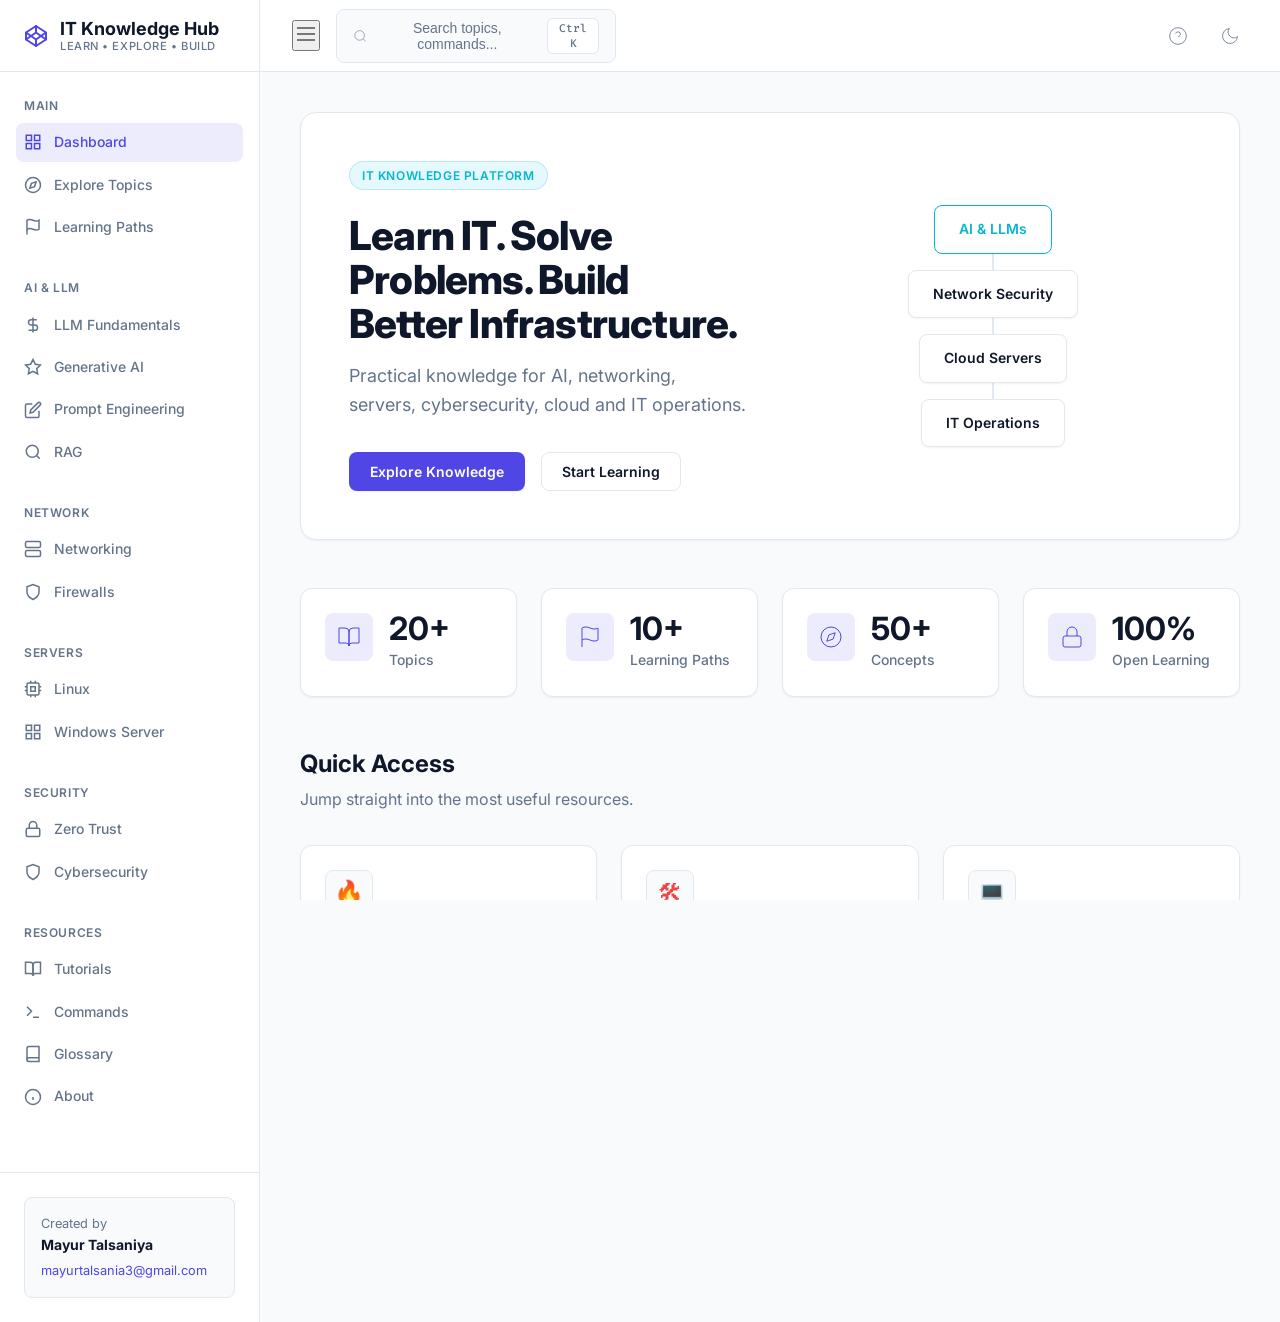
==== index.html @ b966e388 "Initial commit" ====
<!DOCTYPE html>
<html lang="en" data-theme="light">
<head>
  <meta charset="UTF-8">
  <meta name="viewport" content="width=device-width, initial-scale=1.0">
  <title>Dashboard - IT Knowledge Hub</title>
  <link rel="stylesheet" href="css/style.css">
  <link rel="stylesheet" href="css/components.css">
  <link rel="stylesheet" href="css/responsive.css">
</head>
<body>

<div class="app-layout">
  <!-- Sidebar -->
  <aside class="sidebar" id="sidebar">
    <div class="sidebar-header">
      <a href="index.html" class="logo">
        <svg class="logo-icon" viewBox="0 0 24 24" width="24" height="24" stroke="currentColor" stroke-width="2" fill="none" stroke-linecap="round" stroke-linejoin="round"><polygon points="12 2 22 8.5 22 15.5 12 22 2 15.5 2 8.5 12 2"></polygon><line x1="12" y1="22" x2="12" y2="15.5"></line><polyline points="22 8.5 12 15.5 2 8.5"></polyline><polyline points="2 15.5 12 8.5 22 15.5"></polyline><line x1="12" y1="2" x2="12" y2="8.5"></line></svg>
        <div class="logo-text">
          <span>IT Knowledge Hub</span>
          <span class="logo-subtitle">Learn • Explore • Build</span>
        </div>
      </a>
    </div>
    
    <nav class="sidebar-nav">
      <div class="nav-group">
        <h3 class="nav-group-title">Main</h3>
        <ul>
          <li><a href="index.html" class="nav-link active"><svg viewBox="0 0 24 24" fill="none" stroke="currentColor"><rect x="3" y="3" width="7" height="7"></rect><rect x="14" y="3" width="7" height="7"></rect><rect x="14" y="14" width="7" height="7"></rect><rect x="3" y="14" width="7" height="7"></rect></svg> Dashboard</a></li>
          <li><a href="pages/topics.html" class="nav-link"><svg viewBox="0 0 24 24" fill="none" stroke="currentColor"><circle cx="12" cy="12" r="10"></circle><polygon points="16.24 7.76 14.12 14.12 7.76 16.24 9.88 9.88 16.24 7.76"></polygon></svg> Explore Topics</a></li>
          <li><a href="pages/topics.html#paths" class="nav-link"><svg viewBox="0 0 24 24" fill="none" stroke="currentColor"><path d="M4 15s1-1 4-1 5 2 8 2 4-1 4-1V3s-1 1-4 1-5-2-8-2-4 1-4 1z"></path><line x1="4" y1="22" x2="4" y2="15"></line></svg> Learning Paths</a></li>
        </ul>
      </div>
      <div class="nav-group">
        <h3 class="nav-group-title">AI & LLM</h3>
        <ul>
          <li><a href="#" onclick="openTopicModal('what-is-llm'); return false;" class="nav-link"><svg viewBox="0 0 24 24" fill="none" stroke="currentColor"><path d="M12 2v20M17 5H9.5a3.5 3.5 0 0 0 0 7h5a3.5 3.5 0 0 1 0 7H6"></path></svg> LLM Fundamentals</a></li>
          <li><a href="#" onclick="openTopicModal('generative-ai'); return false;" class="nav-link"><svg viewBox="0 0 24 24" fill="none" stroke="currentColor"><polygon points="12 2 15.09 8.26 22 9.27 17 14.14 18.18 21.02 12 17.77 5.82 21.02 7 14.14 2 9.27 8.91 8.26 12 2"></polygon></svg> Generative AI</a></li>
          <li><a href="#" onclick="openTopicModal('prompt-engineering'); return false;" class="nav-link"><svg viewBox="0 0 24 24" fill="none" stroke="currentColor"><path d="M11 4H4a2 2 0 0 0-2 2v14a2 2 0 0 0 2 2h14a2 2 0 0 0 2-2v-7"></path><path d="M18.5 2.5a2.121 2.121 0 0 1 3 3L12 15l-4 1 1-4 9.5-9.5z"></path></svg> Prompt Engineering</a></li>
          <li><a href="#" onclick="openTopicModal('rag'); return false;" class="nav-link"><svg viewBox="0 0 24 24" fill="none" stroke="currentColor"><circle cx="11" cy="11" r="8"></circle><line x1="21" y1="21" x2="16.65" y2="16.65"></line></svg> RAG</a></li>
        </ul>
      </div>
      <div class="nav-group">
        <h3 class="nav-group-title">Network</h3>
        <ul>
          <li><a href="#" class="nav-link"><svg viewBox="0 0 24 24" fill="none" stroke="currentColor"><rect x="2" y="2" width="20" height="8" rx="2" ry="2"></rect><rect x="2" y="14" width="20" height="8" rx="2" ry="2"></rect><line x1="6" y1="6" x2="6.01" y2="6"></line><line x1="6" y1="18" x2="6.01" y2="18"></line></svg> Networking</a></li>
          <li><a href="#" onclick="openTopicModal('fortigate-basics'); return false;" class="nav-link"><svg viewBox="0 0 24 24" fill="none" stroke="currentColor"><path d="M12 22s8-4 8-10V5l-8-3-8 3v7c0 6 8 10 8 10z"></path></svg> Firewalls</a></li>
        </ul>
      </div>
      <div class="nav-group">
        <h3 class="nav-group-title">Servers</h3>
        <ul>
          <li><a href="#" onclick="openTopicModal('linux-basics'); return false;" class="nav-link"><svg viewBox="0 0 24 24" fill="none" stroke="currentColor"><rect x="4" y="4" width="16" height="16" rx="2" ry="2"></rect><rect x="9" y="9" width="6" height="6"></rect><line x1="9" y1="1" x2="9" y2="4"></line><line x1="15" y1="1" x2="15" y2="4"></line><line x1="9" y1="20" x2="9" y2="23"></line><line x1="15" y1="20" x2="15" y2="23"></line><line x1="20" y1="9" x2="23" y2="9"></line><line x1="20" y1="14" x2="23" y2="14"></line><line x1="1" y1="9" x2="4" y2="9"></line><line x1="1" y1="14" x2="4" y2="14"></line></svg> Linux</a></li>
          <li><a href="#" class="nav-link"><svg viewBox="0 0 24 24" fill="none" stroke="currentColor"><rect x="3" y="3" width="7" height="7"></rect><rect x="14" y="3" width="7" height="7"></rect><rect x="14" y="14" width="7" height="7"></rect><rect x="3" y="14" width="7" height="7"></rect></svg> Windows Server</a></li>
        </ul>
      </div>
      <div class="nav-group">
        <h3 class="nav-group-title">Security</h3>
        <ul>
          <li><a href="#" onclick="openTopicModal('zero-trust'); return false;" class="nav-link"><svg viewBox="0 0 24 24" fill="none" stroke="currentColor"><rect x="3" y="11" width="18" height="11" rx="2" ry="2"></rect><path d="M7 11V7a5 5 0 0 1 10 0v4"></path></svg> Zero Trust</a></li>
          <li><a href="#" class="nav-link"><svg viewBox="0 0 24 24" fill="none" stroke="currentColor"><path d="M12 22s8-4 8-10V5l-8-3-8 3v7c0 6 8 10 8 10z"></path></svg> Cybersecurity</a></li>
        </ul>
      </div>
      <div class="nav-group">
        <h3 class="nav-group-title">Resources</h3>
        <ul>
          <li><a href="pages/tutorials.html" class="nav-link"><svg viewBox="0 0 24 24" fill="none" stroke="currentColor"><path d="M2 3h6a4 4 0 0 1 4 4v14a3 3 0 0 0-3-3H2z"></path><path d="M22 3h-6a4 4 0 0 0-4 4v14a3 3 0 0 1 3-3h7z"></path></svg> Tutorials</a></li>
          <li><a href="pages/commands.html" class="nav-link"><svg viewBox="0 0 24 24" fill="none" stroke="currentColor"><polyline points="4 17 10 11 4 5"></polyline><line x1="12" y1="19" x2="20" y2="19"></line></svg> Commands</a></li>
          <li><a href="pages/glossary.html" class="nav-link"><svg viewBox="0 0 24 24" fill="none" stroke="currentColor"><path d="M4 19.5A2.5 2.5 0 0 1 6.5 17H20"></path><path d="M6.5 2H20v20H6.5A2.5 2.5 0 0 1 4 19.5v-15A2.5 2.5 0 0 1 6.5 2z"></path></svg> Glossary</a></li>
          <li><a href="pages/about.html" class="nav-link"><svg viewBox="0 0 24 24" fill="none" stroke="currentColor"><circle cx="12" cy="12" r="10"></circle><line x1="12" y1="16" x2="12" y2="12"></line><line x1="12" y1="8" x2="12.01" y2="8"></line></svg> About</a></li>
        </ul>
      </div>
    </nav>
    
    <div class="sidebar-footer">
      <div class="creator-card">
        <span>Created by</span>
        <strong>Mayur Talsaniya</strong>
        <a href="mailto:mayurtalsania3@gmail.com" style="color: var(--color-primary)">mayurtalsania3@gmail.com</a>
      </div>
    </div>
  </aside>

  <!-- Main Wrapper -->
  <div class="main-wrapper">
    <!-- Header -->
    <header class="top-header">
      <div class="header-left">
        <button class="mobile-menu-btn" id="mobile-menu-btn" aria-label="Open menu">
          <svg viewBox="0 0 24 24" fill="none" stroke="currentColor" width="24" height="24"><line x1="3" y1="12" x2="21" y2="12"></line><line x1="3" y1="6" x2="21" y2="6"></line><line x1="3" y1="18" x2="21" y2="18"></line></svg>
        </button>
        <button class="search-trigger" id="search-trigger">
          <svg viewBox="0 0 24 24" fill="none" stroke="currentColor" width="16" height="16"><circle cx="11" cy="11" r="8"></circle><line x1="21" y1="21" x2="16.65" y2="16.65"></line></svg>
          Search topics, commands...
          <span class="search-shortcut">Ctrl K</span>
        </button>
      </div>
      <div class="header-right">
        <button class="icon-btn" aria-label="Help"><svg viewBox="0 0 24 24" fill="none" stroke="currentColor"><circle cx="12" cy="12" r="10"></circle><path d="M9.09 9a3 3 0 0 1 5.83 1c0 2-3 3-3 3"></path><line x1="12" y1="17" x2="12.01" y2="17"></line></svg></button>
        <button class="icon-btn" id="theme-toggle" aria-label="Toggle theme"><svg viewBox="0 0 24 24" fill="none" stroke="currentColor"><path d="M21 12.79A9 9 0 1 1 11.21 3 7 7 0 0 0 21 12.79z"></path></svg></button>
      </div>
    </header>

    <!-- Content -->
    <main class="content-container">
      
      <!-- Hero -->
      <section class="hero-compact">
        <div class="hero-content">
          <span class="hero-badge">IT KNOWLEDGE PLATFORM</span>
          <h1>Learn IT. Solve Problems. Build Better Infrastructure.</h1>
          <p>Practical knowledge for AI, networking, servers, cybersecurity, cloud and IT operations.</p>
          <div class="hero-actions">
            <a href="pages/topics.html" class="btn btn-primary">Explore Knowledge</a>
            <a href="pages/topics.html#paths" class="btn btn-outline">Start Learning</a>
          </div>
        </div>
        <div class="hero-visual">
          <div class="arch-diagram" style="flex-direction: column; align-items: center; gap: 1rem;">
            <div class="arch-lines" style="height: 100%; width: 2px; top: 0; left: 50%; transform: translateX(-50%);"></div>
            <div class="arch-node accent">AI & LLMs</div>
            <div class="arch-node">Network Security</div>
            <div class="arch-node">Cloud Servers</div>
            <div class="arch-node">IT Operations</div>
          </div>
        </div>
      </section>

      <!-- KPI Stats -->
      <section class="kpi-grid">
        <div class="kpi-card">
          <div class="kpi-icon"><svg viewBox="0 0 24 24" fill="none" stroke="currentColor" width="24" height="24"><path d="M2 3h6a4 4 0 0 1 4 4v14a3 3 0 0 0-3-3H2z"></path><path d="M22 3h-6a4 4 0 0 0-4 4v14a3 3 0 0 1 3-3h7z"></path></svg></div>
          <div class="kpi-content"><div class="kpi-value">20+</div><div class="kpi-label">Topics</div></div>
        </div>
        <div class="kpi-card">
          <div class="kpi-icon"><svg viewBox="0 0 24 24" fill="none" stroke="currentColor" width="24" height="24"><path d="M4 15s1-1 4-1 5 2 8 2 4-1 4-1V3s-1 1-4 1-5-2-8-2-4 1-4 1z"></path><line x1="4" y1="22" x2="4" y2="15"></line></svg></div>
          <div class="kpi-content"><div class="kpi-value">10+</div><div class="kpi-label">Learning Paths</div></div>
        </div>
        <div class="kpi-card">
          <div class="kpi-icon"><svg viewBox="0 0 24 24" fill="none" stroke="currentColor" width="24" height="24"><circle cx="12" cy="12" r="10"></circle><polygon points="16.24 7.76 14.12 14.12 7.76 16.24 9.88 9.88 16.24 7.76"></polygon></svg></div>
          <div class="kpi-content"><div class="kpi-value">50+</div><div class="kpi-label">Concepts</div></div>
        </div>
        <div class="kpi-card">
          <div class="kpi-icon"><svg viewBox="0 0 24 24" fill="none" stroke="currentColor" width="24" height="24"><rect x="3" y="11" width="18" height="11" rx="2" ry="2"></rect><path d="M7 11V7a5 5 0 0 1 10 0v4"></path></svg></div>
          <div class="kpi-content"><div class="kpi-value">100%</div><div class="kpi-label">Open Learning</div></div>
        </div>
      </section>

      <!-- Quick Access -->
      <section style="margin-bottom: 4rem;">
        <div class="section-header">
          <div>
            <h2 class="section-title">Quick Access</h2>
            <p class="section-desc">Jump straight into the most useful resources.</p>
          </div>
        </div>
        <div class="card-grid">
          <div class="category-card" onclick="window.location.href='pages/topics.html'">
            <div class="cat-icon-container" style="color: var(--color-warning)">🔥</div>
            <h3 class="cat-title">Popular Topics</h3>
            <p class="cat-desc">Explore frequently viewed IT topics.</p>
            <div class="cat-footer"><span class="cat-arrow">Explore →</span></div>
          </div>
          <div class="category-card" onclick="window.location.href='pages/tutorials.html'">
            <div class="cat-icon-container" style="color: var(--color-danger)">🛠</div>
            <h3 class="cat-title">Troubleshooting</h3>
            <p class="cat-desc">Find practical solutions to common IT issues.</p>
            <div class="cat-footer"><span class="cat-arrow">Explore →</span></div>
          </div>
          <div class="category-card" onclick="window.location.href='pages/commands.html'">
            <div class="cat-icon-container" style="color: var(--color-info)">💻</div>
            <h3 class="cat-title">Commands</h3>
            <p class="cat-desc">Linux, Windows and network commands.</p>
            <div class="cat-footer"><span class="cat-arrow">Explore →</span></div>
          </div>
          <div class="category-card" onclick="window.location.href='pages/topics.html'">
            <div class="cat-icon-container" style="color: var(--color-success)">🔐</div>
            <h3 class="cat-title">Security</h3>
            <p class="cat-desc">Learn practical cybersecurity concepts.</p>
            <div class="cat-footer"><span class="cat-arrow">Explore →</span></div>
          </div>
        </div>
      </section>

      <div style="display: grid; grid-template-columns: repeat(auto-fit, minmax(300px, 1fr)); gap: 3rem;">
        <!-- Popular Topics (Left Column) -->
        <section>
          <div class="section-header">
            <div>
              <h2 class="section-title">Popular Topics</h2>
              <p class="section-desc">Trending in the community.</p>
            </div>
          </div>
          <div id="popular-grid">
            <!-- Dynamically populated by app.js -->
          </div>
        </section>

        <!-- Recently Added (Right Column) -->
        <section>
          <div class="section-header">
            <div>
              <h2 class="section-title">Recently Added</h2>
              <p class="section-desc">Latest knowledge updates.</p>
            </div>
          </div>
          <div>
            <div class="horizontal-card" onclick="openTopicModal('rag')">
              <div class="hc-left">
                <div class="hc-title">Understanding MCP</div>
                <div class="hc-meta">AI • Advanced • 20 Aug 2026</div>
              </div>
            </div>
            <div class="horizontal-card" onclick="openTopicModal('what-is-llm')">
              <div class="hc-left">
                <div class="hc-title">Local LLM Deployment</div>
                <div class="hc-meta">Servers • Intermediate • 15 Aug 2026</div>
              </div>
            </div>
            <div class="horizontal-card" onclick="openTopicModal('fortigate-basics')">
              <div class="hc-left">
                <div class="hc-title">Zero Trust Architecture</div>
                <div class="hc-meta">Security • Advanced • 10 Aug 2026</div>
              </div>
            </div>
          </div>
        </section>
      </div>

      <!-- Categories -->
      <section style="margin-top: 4rem;">
        <div class="section-header">
          <div>
            <h2 class="section-title">Knowledge Categories</h2>
            <p class="section-desc">Browse through our comprehensive IT domains.</p>
          </div>
        </div>
        <div class="card-grid" id="category-grid">
          <!-- Dynamically populated by app.js -->
        </div>
      </section>

    </main>

    <!-- Footer -->
    <footer class="site-footer">
      <div class="footer-grid">
        <div class="footer-brand">
          <h3>
            <svg viewBox="0 0 24 24" width="20" height="20" stroke="currentColor" stroke-width="2" fill="none" stroke-linecap="round" stroke-linejoin="round" style="color: var(--color-primary)"><polygon points="12 2 22 8.5 22 15.5 12 22 2 15.5 2 8.5 12 2"></polygon><line x1="12" y1="22" x2="12" y2="15.5"></line><polyline points="22 8.5 12 15.5 2 8.5"></polyline><polyline points="2 15.5 12 8.5 22 15.5"></polyline><line x1="12" y1="2" x2="12" y2="8.5"></line></svg>
            IT Knowledge Hub
          </h3>
          <p>Learn • Explore • Build • Share</p>
        </div>
        <div class="footer-nav">
          <h4>Navigation</h4>
          <ul>
            <li><a href="index.html">Home</a></li>
            <li><a href="pages/topics.html">Topics</a></li>
            <li><a href="pages/topics.html#paths">Learning Paths</a></li>
            <li><a href="pages/tutorials.html">Tutorials</a></li>
          </ul>
        </div>
        <div class="footer-nav">
          <h4>Resources</h4>
          <ul>
            <li><a href="pages/commands.html">Commands</a></li>
            <li><a href="pages/glossary.html">Glossary</a></li>
            <li><a href="pages/about.html">About</a></li>
          </ul>
        </div>
      </div>
      <div class="footer-bottom">
        <div>© 2026 IT Knowledge Hub. All rights reserved.</div>
        <div>Created by <strong>Mayur Talsaniya</strong> ✉ <a href="mailto:mayurtalsania3@gmail.com">mayurtalsania3@gmail.com</a></div>
      </div>
    </footer>
  </div>
</div>

<!-- Command Palette Overlay -->
<div class="palette-overlay" id="palette-overlay">
  <div class="palette-container">
    <div class="palette-header">
      <svg viewBox="0 0 24 24" fill="none" stroke="currentColor" width="20" height="20" style="color: var(--color-text-muted)"><circle cx="11" cy="11" r="8"></circle><line x1="21" y1="21" x2="16.65" y2="16.65"></line></svg>
      <input type="text" class="palette-input" id="palette-input" placeholder="Search IT Knowledge Hub..." autocomplete="off">
    </div>
    <div class="palette-results" id="palette-results"></div>
    <div class="palette-footer">
      <span><kbd>↑</kbd> <kbd>↓</kbd> to navigate</span>
      <span><kbd>Enter</kbd> to select</span>
      <span><kbd>ESC</kbd> to close</span>
    </div>
  </div>
</div>

<!-- Modern Slide-over Topic Detail Panel -->
<div class="slide-over-overlay" id="slide-over">
  <div class="slide-over-panel">
    <div class="panel-header">
      <div>
        <h2 id="slide-title" style="font-size: 1.5rem; color: var(--color-text); margin-bottom: 0.5rem; display: flex; align-items: center; gap: 0.5rem;">Topic Title</h2>
        <div id="slide-meta" style="display: flex; gap: 0.5rem;"></div>
      </div>
      <button class="panel-close" id="close-slide">
        <svg viewBox="0 0 24 24" fill="none" stroke="currentColor" width="20" height="20"><line x1="18" y1="6" x2="6" y2="18"></line><line x1="6" y1="6" x2="18" y2="18"></line></svg>
      </button>
    </div>
    <div class="panel-tabs">
      <button class="tab-btn active" data-target="tab-overview">Overview</button>
      <button class="tab-btn" data-target="tab-architecture">Architecture</button>
      <button class="tab-btn" data-target="tab-security">Security & Best Practices</button>
    </div>
    <div class="panel-body" id="slide-content">
      <!-- Populated by JS -->
    </div>
  </div>
</div>

<!-- JS -->
<script src="js/data.js"></script>
<script src="js/theme.js"></script>
<script src="js/navigation.js"></script>
<script src="js/search.js"></script>
<script src="js/app.js"></script>

</body>
</html>
---- css/style.css ----
/* css/style.css - Base Styles & Variables for Enterprise IT Knowledge Hub */
@import url('https://fonts.googleapis.com/css2?family=Inter:wght@300;400;500;600;700&display=swap');
@import url('https://fonts.googleapis.com/css2?family=Fira+Code:wght@400;500;600&display=swap');

:root {
  /* Color System - Light Mode */
  --color-primary: #4f46e5;      /* Indigo 600 */
  --color-primary-hover: #4338ca;/* Indigo 700 */
  --color-accent: #06b6d4;       /* Cyan 500 */
  
  --color-background: #f8fafc;   /* Slate 50 (Cool Gray) */
  --color-surface: #ffffff;      /* White */
  --color-surface-hover: #f1f5f9;/* Slate 100 */
  
  --color-card: #ffffff;
  --color-border: #e2e8f0;       /* Slate 200 */
  --color-border-hover: #cbd5e1; /* Slate 300 */
  
  --color-text: #0f172a;         /* Slate 900 */
  --color-text-muted: #64748b;   /* Slate 500 */
  
  --color-success: #10b981;      /* Emerald 500 */
  --color-success-bg: #d1fae5;
  --color-warning: #f59e0b;      /* Amber 500 */
  --color-warning-bg: #fef3c7;
  --color-danger: #ef4444;       /* Red 500 */
  --color-danger-bg: #fee2e2;
  --color-info: #3b82f6;         /* Blue 500 */
  --color-info-bg: #dbeafe;

  --radius-sm: 0.375rem;
  --radius-md: 0.5rem;
  --radius-lg: 0.75rem;
  --radius-xl: 1rem;
  --radius-full: 9999px;
  
  --shadow-sm: 0 1px 2px 0 rgba(15, 23, 42, 0.05);
  --shadow-md: 0 4px 6px -1px rgba(15, 23, 42, 0.1), 0 2px 4px -1px rgba(15, 23, 42, 0.06);
  --shadow-lg: 0 10px 15px -3px rgba(15, 23, 42, 0.1), 0 4px 6px -2px rgba(15, 23, 42, 0.05);
  
  --font-sans: 'Inter', -apple-system, BlinkMacSystemFont, "Segoe UI", Roboto, sans-serif;
  --font-mono: 'Fira Code', ui-monospace, SFMono-Regular, Menlo, Monaco, Consolas, monospace;
  
  --transition-fast: 150ms cubic-bezier(0.4, 0, 0.2, 1);
  --transition-normal: 250ms cubic-bezier(0.4, 0, 0.2, 1);
}

[data-theme="dark"] {
  /* Color System - Dark Mode */
  --color-primary: #6366f1;      /* Indigo 500 */
  --color-primary-hover: #818cf8;/* Indigo 400 */
  --color-accent: #22d3ee;       /* Cyan 400 */
  
  --color-background: #0b1120;   /* Deep Navy/Charcoal */
  --color-surface: #111827;      /* Gray 900 */
  --color-surface-hover: #1f2937;/* Gray 800 */
  
  --color-card: #1f2937;         /* Gray 800 */
  --color-border: #374151;       /* Gray 700 */
  --color-border-hover: #4b5563; /* Gray 600 */
  
  --color-text: #f8fafc;         /* Slate 50 */
  --color-text-muted: #94a3b8;   /* Slate 400 */
  
  --color-success: #34d399;      /* Emerald 400 */
  --color-success-bg: rgba(16, 185, 129, 0.1);
  --color-warning: #fbbf24;      /* Amber 400 */
  --color-warning-bg: rgba(245, 158, 11, 0.1);
  --color-danger: #f87171;       /* Red 400 */
  --color-danger-bg: rgba(239, 68, 68, 0.1);
  --color-info: #60a5fa;         /* Blue 400 */
  --color-info-bg: rgba(59, 130, 246, 0.1);

  --shadow-md: 0 4px 6px -1px rgba(0, 0, 0, 0.3), 0 2px 4px -1px rgba(0, 0, 0, 0.2);
  --shadow-lg: 0 10px 15px -3px rgba(0, 0, 0, 0.4), 0 4px 6px -2px rgba(0, 0, 0, 0.3);
}

* {
  box-sizing: border-box;
  margin: 0;
  padding: 0;
}

body {
  font-family: var(--font-sans);
  background-color: var(--color-background);
  color: var(--color-text);
  line-height: 1.6;
  -webkit-font-smoothing: antialiased;
  transition: background-color var(--transition-normal), color var(--transition-normal);
}

a {
  color: var(--color-primary);
  text-decoration: none;
  transition: color var(--transition-fast);
}

a:hover {
  color: var(--color-primary-hover);
}

ul, ol { list-style: none; }

/* Layout Architecture */
.app-layout {
  display: flex;
  min-height: 100vh;
  overflow: hidden;
}

/* Sidebar */
.sidebar {
  width: 260px;
  background-color: var(--color-surface);
  border-right: 1px solid var(--color-border);
  display: flex;
  flex-direction: column;
  flex-shrink: 0;
  z-index: 100;
  transition: transform var(--transition-normal);
}

.sidebar-header {
  height: 72px;
  padding: 0 1.5rem;
  display: flex;
  align-items: center;
  border-bottom: 1px solid var(--color-border);
}

.logo {
  display: flex;
  align-items: center;
  gap: 0.75rem;
  font-weight: 700;
  font-size: 1.125rem;
  color: var(--color-text);
}

.logo-icon {
  font-size: 1.25rem;
  color: var(--color-primary);
}

.logo-text {
  display: flex;
  flex-direction: column;
  line-height: 1.2;
}

.logo-subtitle {
  font-size: 0.7rem;
  color: var(--color-text-muted);
  font-weight: 500;
  letter-spacing: 0.05em;
  text-transform: uppercase;
}

.sidebar-nav {
  flex: 1;
  overflow-y: auto;
  padding: 1.5rem 1rem;
}

.nav-group {
  margin-bottom: 2rem;
}

.nav-group-title {
  font-size: 0.75rem;
  text-transform: uppercase;
  letter-spacing: 0.05em;
  color: var(--color-text-muted);
  margin: 0 0.5rem 0.5rem;
  font-weight: 600;
}

.nav-link {
  display: flex;
  align-items: center;
  gap: 0.75rem;
  padding: 0.5rem;
  color: var(--color-text-muted);
  font-size: 0.875rem;
  font-weight: 500;
  border-radius: var(--radius-md);
  transition: all var(--transition-fast);
  margin-bottom: 0.25rem;
}

.nav-link svg {
  width: 18px;
  height: 18px;
  flex-shrink: 0;
  stroke-width: 2;
  transition: color var(--transition-fast);
}

.nav-link:hover {
  background-color: var(--color-surface-hover);
  color: var(--color-text);
}

.nav-link.active {
  background-color: rgba(79, 70, 229, 0.1);
  color: var(--color-primary);
}
[data-theme="dark"] .nav-link.active {
  background-color: rgba(99, 102, 241, 0.15);
}

.nav-link.active svg {
  color: var(--color-primary);
}

.sidebar-footer {
  padding: 1.5rem;
  border-top: 1px solid var(--color-border);
  background-color: var(--color-surface);
}

.creator-card {
  display: flex;
  flex-direction: column;
  font-size: 0.8rem;
  color: var(--color-text-muted);
  background: var(--color-background);
  padding: 1rem;
  border-radius: var(--radius-md);
  border: 1px solid var(--color-border);
}

.creator-card strong {
  color: var(--color-text);
  font-size: 0.875rem;
  margin-bottom: 0.25rem;
}

/* Main Content Area */
.main-wrapper {
  flex: 1;
  display: flex;
  flex-direction: column;
  min-width: 0;
  height: 100vh;
  overflow-y: auto;
  position: relative;
}

/* Header */
.top-header {
  height: 72px;
  background-color: var(--color-surface);
  border-bottom: 1px solid var(--color-border);
  display: flex;
  align-items: center;
  justify-content: space-between;
  padding: 0 2rem;
  position: sticky;
  top: 0;
  z-index: 50;
  flex-shrink: 0;
}

.header-left, .header-right {
  display: flex;
  align-items: center;
  gap: 1rem;
}

/* Palette Search Button */
.search-trigger {
  display: flex;
  align-items: center;
  gap: 0.75rem;
  width: 280px;
  padding: 0.5rem 1rem;
  background-color: var(--color-background);
  border: 1px solid var(--color-border);
  border-radius: var(--radius-md);
  color: var(--color-text-muted);
  font-size: 0.875rem;
  cursor: pointer;
  transition: all var(--transition-fast);
}

.search-trigger:hover {
  border-color: var(--color-border-hover);
  color: var(--color-text);
}

.search-shortcut {
  margin-left: auto;
  background-color: var(--color-surface);
  border: 1px solid var(--color-border);
  padding: 0.125rem 0.375rem;
  border-radius: var(--radius-sm);
  font-size: 0.7rem;
  font-family: var(--font-mono);
  font-weight: 500;
}

/* Icon Buttons */
.icon-btn {
  background: transparent;
  border: 1px solid transparent;
  color: var(--color-text-muted);
  width: 36px;
  height: 36px;
  border-radius: var(--radius-full);
  display: flex;
  align-items: center;
  justify-content: center;
  cursor: pointer;
  transition: all var(--transition-fast);
}

.icon-btn:hover {
  background-color: var(--color-surface-hover);
  color: var(--color-text);
}

.icon-btn svg {
  width: 20px;
  height: 20px;
}

/* Content Container */
.content-container {
  padding: 2.5rem;
  max-width: 1400px;
  margin: 0 auto;
  width: 100%;
}

/* Footer */
.site-footer {
  background-color: var(--color-surface);
  border-top: 1px solid var(--color-border);
  padding: 4rem 2rem;
  margin-top: auto;
}

.footer-grid {
  display: grid;
  grid-template-columns: repeat(auto-fit, minmax(200px, 1fr));
  gap: 3rem;
  max-width: 1400px;
  margin: 0 auto;
}

.footer-brand h3 {
  font-size: 1.25rem;
  font-weight: 700;
  margin-bottom: 0.5rem;
  color: var(--color-text);
  display: flex;
  align-items: center;
  gap: 0.5rem;
}

.footer-brand p {
  color: var(--color-text-muted);
  font-size: 0.875rem;
}

.footer-nav h4 {
  font-size: 0.875rem;
  text-transform: uppercase;
  color: var(--color-text-muted);
  font-weight: 600;
  margin-bottom: 1rem;
}

.footer-nav ul {
  display: flex;
  flex-direction: column;
  gap: 0.75rem;
}

.footer-nav a {
  color: var(--color-text-muted);
  font-size: 0.875rem;
}

.footer-nav a:hover {
  color: var(--color-primary);
}

.footer-bottom {
  max-width: 1400px;
  margin: 3rem auto 0;
  padding-top: 2rem;
  border-top: 1px solid var(--color-border);
  display: flex;
  justify-content: space-between;
  align-items: center;
  font-size: 0.875rem;
  color: var(--color-text-muted);
}

/* Typography Utilities */
.section-header {
  margin-bottom: 2rem;
  display: flex;
  align-items: flex-end;
  justify-content: space-between;
}

.section-title {
  font-size: 1.5rem;
  font-weight: 700;
  color: var(--color-text);
}

.section-desc {
  color: var(--color-text-muted);
  font-size: 1rem;
  margin-top: 0.25rem;
}

/* Reduced Motion */
@media (prefers-reduced-motion: reduce) {
  * {
    animation-duration: 0.01ms !important;
    animation-iteration-count: 1 !important;
    transition-duration: 0.01ms !important;
    scroll-behavior: auto !important;
  }
}
---- css/components.css ----
/* css/components.css - UI Components */

/* Buttons */
.btn {
  display: inline-flex;
  align-items: center;
  justify-content: center;
  gap: 0.5rem;
  padding: 0.625rem 1.25rem;
  font-size: 0.875rem;
  font-weight: 600;
  border-radius: var(--radius-md);
  border: 1px solid transparent;
  cursor: pointer;
  transition: all var(--transition-fast);
  line-height: 1.25;
}

.btn-primary {
  background-color: var(--color-primary);
  color: #ffffff;
  box-shadow: var(--shadow-sm);
}

.btn-primary:hover {
  background-color: var(--color-primary-hover);
  transform: translateY(-1px);
  box-shadow: var(--shadow-md);
}

.btn-outline {
  background-color: var(--color-surface);
  border-color: var(--color-border);
  color: var(--color-text);
}

.btn-outline:hover {
  background-color: var(--color-surface-hover);
  border-color: var(--color-border-hover);
}

/* Badges */
.badge {
  display: inline-flex;
  align-items: center;
  padding: 0.125rem 0.5rem;
  border-radius: var(--radius-full);
  font-size: 0.75rem;
  font-weight: 600;
  text-transform: uppercase;
  letter-spacing: 0.05em;
}

.badge-outline { border: 1px solid var(--color-border); color: var(--color-text-muted); }
.badge-info { background: var(--color-info-bg); color: var(--color-info); }
.badge-success { background: var(--color-success-bg); color: var(--color-success); }
.badge-warning { background: var(--color-warning-bg); color: var(--color-warning); }
.badge-danger { background: var(--color-danger-bg); color: var(--color-danger); }

/* Hero Section */
.hero-compact {
  display: flex;
  flex-direction: row;
  align-items: center;
  justify-content: space-between;
  gap: 3rem;
  background: var(--color-surface);
  border: 1px solid var(--color-border);
  border-radius: var(--radius-xl);
  padding: 3rem;
  margin-bottom: 3rem;
  position: relative;
  overflow: hidden;
  box-shadow: var(--shadow-sm);
}

.hero-content {
  flex: 1;
  max-width: 600px;
  z-index: 2;
}

.hero-badge {
  display: inline-block;
  padding: 0.25rem 0.75rem;
  background: rgba(6, 182, 212, 0.1);
  color: var(--color-accent);
  border: 1px solid rgba(6, 182, 212, 0.2);
  border-radius: var(--radius-full);
  font-size: 0.75rem;
  font-weight: 600;
  letter-spacing: 0.05em;
  margin-bottom: 1.5rem;
}

.hero-content h1 {
  font-size: 2.5rem;
  font-weight: 800;
  line-height: 1.1;
  letter-spacing: -0.02em;
  margin-bottom: 1rem;
  color: var(--color-text);
}

.hero-content p {
  font-size: 1.125rem;
  color: var(--color-text-muted);
  margin-bottom: 2rem;
}

.hero-actions {
  display: flex;
  gap: 1rem;
}

.hero-visual {
  flex: 1;
  display: flex;
  justify-content: center;
  align-items: center;
  position: relative;
  height: 200px;
  z-index: 1;
}

/* CSS Architecture Diagram inside Hero */
.arch-diagram {
  position: relative;
  display: flex;
  gap: 2rem;
}

.arch-node-group {
  display: flex;
  flex-direction: column;
  gap: 1rem;
}

.arch-node {
  background: var(--color-card);
  border: 1px solid var(--color-border);
  padding: 0.75rem 1.5rem;
  border-radius: var(--radius-md);
  font-weight: 600;
  font-size: 0.875rem;
  color: var(--color-text);
  box-shadow: var(--shadow-sm);
  position: relative;
  z-index: 2;
}

.arch-node.accent {
  border-color: var(--color-accent);
  color: var(--color-accent);
}

.arch-lines {
  position: absolute;
  top: 50%;
  left: 0;
  right: 0;
  height: 2px;
  background: var(--color-border);
  z-index: 1;
  transform: translateY(-50%);
}

/* KPI Stats */
.kpi-grid {
  display: grid;
  grid-template-columns: repeat(auto-fit, minmax(200px, 1fr));
  gap: 1.5rem;
  margin-bottom: 3rem;
}

.kpi-card {
  background: var(--color-surface);
  border: 1px solid var(--color-border);
  border-radius: var(--radius-lg);
  padding: 1.5rem;
  display: flex;
  align-items: flex-start;
  gap: 1rem;
  box-shadow: var(--shadow-sm);
}

.kpi-icon {
  background: rgba(79, 70, 229, 0.1);
  color: var(--color-primary);
  width: 48px;
  height: 48px;
  border-radius: var(--radius-md);
  display: flex;
  align-items: center;
  justify-content: center;
  font-size: 1.5rem;
}
[data-theme="dark"] .kpi-icon {
  background: rgba(99, 102, 241, 0.15);
}

.kpi-content {
  display: flex;
  flex-direction: column;
}

.kpi-value {
  font-size: 2rem;
  font-weight: 700;
  line-height: 1;
  color: var(--color-text);
  margin-bottom: 0.25rem;
}

.kpi-label {
  font-size: 0.875rem;
  color: var(--color-text-muted);
  font-weight: 500;
}

/* Category Cards */
.card-grid {
  display: grid;
  grid-template-columns: repeat(auto-fill, minmax(280px, 1fr));
  gap: 1.5rem;
  margin-bottom: 3rem;
}

.category-card {
  background: var(--color-card);
  border: 1px solid var(--color-border);
  border-radius: var(--radius-lg);
  padding: 1.5rem;
  display: flex;
  flex-direction: column;
  transition: all var(--transition-normal);
  cursor: pointer;
  box-shadow: var(--shadow-sm);
  position: relative;
  overflow: hidden;
}

.category-card:hover {
  transform: translateY(-4px);
  box-shadow: var(--shadow-md);
  border-color: var(--color-primary);
}

.cat-icon-container {
  width: 48px;
  height: 48px;
  background: var(--color-background);
  border: 1px solid var(--color-border);
  border-radius: var(--radius-md);
  display: flex;
  align-items: center;
  justify-content: center;
  font-size: 1.5rem;
  margin-bottom: 1.25rem;
  transition: all var(--transition-normal);
}

.category-card:hover .cat-icon-container {
  background: rgba(79, 70, 229, 0.1);
  border-color: var(--color-primary);
  color: var(--color-primary);
}

.cat-title {
  font-size: 1.125rem;
  font-weight: 700;
  color: var(--color-text);
  margin-bottom: 0.5rem;
}

.cat-desc {
  font-size: 0.875rem;
  color: var(--color-text-muted);
  margin-bottom: 1.5rem;
  flex: 1;
}

.cat-footer {
  display: flex;
  justify-content: space-between;
  align-items: center;
  font-size: 0.875rem;
  font-weight: 600;
  color: var(--color-text-muted);
}

.cat-arrow {
  color: var(--color-primary);
  transition: transform var(--transition-fast);
}

.category-card:hover .cat-arrow {
  transform: translateX(4px);
}

/* Horizontal Cards (Popular/Recent) */
.horizontal-card {
  display: flex;
  align-items: center;
  justify-content: space-between;
  background: var(--color-card);
  border: 1px solid var(--color-border);
  border-radius: var(--radius-md);
  padding: 1rem 1.25rem;
  transition: all var(--transition-fast);
  cursor: pointer;
  margin-bottom: 1rem;
}

.horizontal-card:hover {
  border-color: var(--color-accent);
  background: var(--color-surface-hover);
}

.hc-left {
  display: flex;
  flex-direction: column;
}

.hc-title {
  font-weight: 600;
  color: var(--color-text);
  font-size: 1rem;
  margin-bottom: 0.25rem;
}

.hc-meta {
  font-size: 0.8rem;
  color: var(--color-text-muted);
  display: flex;
  align-items: center;
  gap: 0.5rem;
}

/* Learning Paths */
.path-card {
  background: var(--color-card);
  border: 1px solid var(--color-border);
  border-radius: var(--radius-lg);
  padding: 2rem;
  box-shadow: var(--shadow-sm);
  position: relative;
  overflow: hidden;
}

.path-card::top-border {
  content: '';
  position: absolute;
  top: 0; left: 0; right: 0;
  height: 4px;
  background: var(--color-primary);
}

.path-header {
  display: flex;
  justify-content: space-between;
  align-items: flex-start;
  margin-bottom: 1.5rem;
}

.path-title {
  font-size: 1.25rem;
  font-weight: 700;
}

.path-meta {
  font-size: 0.875rem;
  color: var(--color-text-muted);
}

/* Progress Bar */
.progress-container {
  margin-bottom: 1.5rem;
}

.progress-header {
  display: flex;
  justify-content: space-between;
  font-size: 0.75rem;
  font-weight: 600;
  color: var(--color-text-muted);
  margin-bottom: 0.5rem;
}

.progress-track {
  width: 100%;
  height: 8px;
  background: var(--color-background);
  border-radius: var(--radius-full);
  overflow: hidden;
}

.progress-fill {
  height: 100%;
  background: var(--color-primary);
  border-radius: var(--radius-full);
  transition: width 1s ease-out;
}

/* Command Center */
.cmd-card {
  background: var(--color-card);
  border: 1px solid var(--color-border);
  border-radius: var(--radius-md);
  padding: 1.25rem;
  display: flex;
  flex-direction: column;
}

.cmd-header {
  display: flex;
  justify-content: space-between;
  align-items: center;
  margin-bottom: 0.75rem;
}

.cmd-desc {
  font-size: 0.875rem;
  color: var(--color-text-muted);
  margin-bottom: 1rem;
  flex: 1;
}

.cmd-block {
  background: var(--color-background);
  border: 1px solid var(--color-border);
  border-radius: var(--radius-sm);
  padding: 0.75rem;
  display: flex;
  justify-content: space-between;
  align-items: center;
  font-family: var(--font-mono);
  font-size: 0.875rem;
  color: var(--color-text);
}

.cmd-copy {
  background: transparent;
  border: none;
  color: var(--color-text-muted);
  cursor: pointer;
  display: flex;
  align-items: center;
  gap: 0.25rem;
  font-family: var(--font-sans);
  font-size: 0.75rem;
  font-weight: 500;
  padding: 0.25rem 0.5rem;
  border-radius: var(--radius-sm);
  transition: all var(--transition-fast);
}

.cmd-copy:hover {
  background: var(--color-border);
  color: var(--color-text);
}

.cmd-copy.copied {
  color: var(--color-success);
}

/* Slide-over Panel (Modern Topic Detail) */
.slide-over-overlay {
  position: fixed;
  inset: 0;
  background: rgba(0, 0, 0, 0.4);
  backdrop-filter: blur(2px);
  z-index: 1000;
  display: flex;
  justify-content: flex-end;
  opacity: 0;
  pointer-events: none;
  transition: opacity var(--transition-normal);
}

.slide-over-overlay.active {
  opacity: 1;
  pointer-events: auto;
}

.slide-over-panel {
  width: 100%;
  max-width: 800px;
  background: var(--color-surface);
  height: 100vh;
  box-shadow: -10px 0 25px rgba(0,0,0,0.1);
  transform: translateX(100%);
  transition: transform var(--transition-normal);
  display: flex;
  flex-direction: column;
}

.slide-over-overlay.active .slide-over-panel {
  transform: translateX(0);
}

.panel-header {
  padding: 2rem;
  border-bottom: 1px solid var(--color-border);
  display: flex;
  justify-content: space-between;
  align-items: flex-start;
  background: var(--color-background);
}

.panel-close {
  background: var(--color-surface);
  border: 1px solid var(--color-border);
  width: 36px; height: 36px;
  border-radius: var(--radius-full);
  display: flex;
  align-items: center;
  justify-content: center;
  cursor: pointer;
  color: var(--color-text-muted);
}
.panel-close:hover { background: var(--color-surface-hover); color: var(--color-text); }

/* Tabs */
.panel-tabs {
  display: flex;
  gap: 2rem;
  padding: 0 2rem;
  border-bottom: 1px solid var(--color-border);
  background: var(--color-surface);
}

.tab-btn {
  background: none;
  border: none;
  padding: 1rem 0;
  font-size: 0.875rem;
  font-weight: 600;
  color: var(--color-text-muted);
  cursor: pointer;
  border-bottom: 2px solid transparent;
  transition: all var(--transition-fast);
}

.tab-btn:hover { color: var(--color-text); }
.tab-btn.active {
  color: var(--color-primary);
  border-bottom-color: var(--color-primary);
}

.panel-body {
  padding: 2rem;
  overflow-y: auto;
  flex: 1;
}

.tab-pane {
  display: none;
  animation: fadeIn 0.2s ease;
}
.tab-pane.active { display: block; }

@keyframes fadeIn {
  from { opacity: 0; transform: translateY(5px); }
  to { opacity: 1; transform: translateY(0); }
}

/* Content blocks inside modal */
.prose h3 {
  font-size: 1.25rem;
  margin-bottom: 1rem;
  color: var(--color-text);
}
.prose p {
  color: var(--color-text-muted);
  margin-bottom: 1.5rem;
}
.prose ul {
  padding-left: 1.5rem;
  list-style-type: disc;
  color: var(--color-text-muted);
  margin-bottom: 1.5rem;
}

/* Command Palette */
.palette-overlay {
  position: fixed;
  inset: 0;
  background: rgba(15, 23, 42, 0.7);
  backdrop-filter: blur(4px);
  z-index: 2000;
  display: flex;
  align-items: flex-start;
  justify-content: center;
  padding-top: 10vh;
  opacity: 0;
  pointer-events: none;
  transition: opacity 150ms ease;
}

.palette-overlay.active {
  opacity: 1;
  pointer-events: auto;
}

.palette-container {
  background: var(--color-surface);
  width: 100%;
  max-width: 600px;
  border-radius: var(--radius-lg);
  box-shadow: 0 25px 50px -12px rgba(0, 0, 0, 0.5);
  border: 1px solid var(--color-border);
  overflow: hidden;
  transform: scale(0.95);
  transition: transform 150ms ease;
  display: flex;
  flex-direction: column;
}

.palette-overlay.active .palette-container {
  transform: scale(1);
}

.palette-header {
  padding: 1rem;
  border-bottom: 1px solid var(--color-border);
  display: flex;
  align-items: center;
  gap: 1rem;
}

.palette-input {
  flex: 1;
  background: transparent;
  border: none;
  font-size: 1.125rem;
  color: var(--color-text);
  outline: none;
}

.palette-results {
  max-height: 400px;
  overflow-y: auto;
  padding: 0.5rem;
}

.palette-group-title {
  padding: 0.75rem 1rem 0.25rem;
  font-size: 0.75rem;
  font-weight: 600;
  text-transform: uppercase;
  color: var(--color-text-muted);
  letter-spacing: 0.05em;
}

.palette-item {
  display: flex;
  flex-direction: column;
  padding: 0.75rem 1rem;
  border-radius: var(--radius-md);
  cursor: pointer;
  transition: background var(--transition-fast);
}

.palette-item:hover, .palette-item.selected {
  background: var(--color-surface-hover);
}

.palette-item-title {
  font-size: 0.875rem;
  font-weight: 600;
  color: var(--color-text);
}

.palette-item-desc {
  font-size: 0.75rem;
  color: var(--color-text-muted);
}

.palette-footer {
  padding: 0.75rem 1rem;
  border-top: 1px solid var(--color-border);
  background: var(--color-background);
  font-size: 0.75rem;
  color: var(--color-text-muted);
  display: flex;
  justify-content: flex-end;
  gap: 1rem;
}
---- css/responsive.css ----
/* css/responsive.css - Responsive Design for Modern UI */

/* Large Desktop */
@media (min-width: 1920px) {
  .content-container {
    max-width: 1600px;
  }
}

/* Tablet / Smaller Desktop (1024px) */
@media (max-width: 1024px) {
  .hero-compact {
    flex-direction: column;
    text-align: center;
    padding: 2.5rem;
  }
  
  .hero-actions {
    justify-content: center;
  }
  
  .hero-visual {
    display: none; /* Hide visual on smaller screens to save space */
  }
  
  .card-grid, .kpi-grid {
    grid-template-columns: repeat(auto-fill, minmax(250px, 1fr));
  }
}

/* Tablet Portrait (768px) */
@media (max-width: 768px) {
  /* Sidebar behaves as a drawer */
  .sidebar {
    position: fixed;
    top: 0;
    left: 0;
    height: 100vh;
    transform: translateX(-100%);
    box-shadow: var(--shadow-lg);
  }

  .sidebar.active {
    transform: translateX(0);
  }

  .top-header {
    padding: 0 1rem;
  }

  .search-trigger {
    width: 200px;
  }

  .content-container {
    padding: 1.5rem 1rem;
  }
  
  .slide-over-panel {
    max-width: 100%;
  }

  .footer-grid {
    grid-template-columns: 1fr 1fr;
    gap: 2rem;
  }
}

/* Mobile Large (414px) */
@media (max-width: 414px) {
  .card-grid, .kpi-grid {
    grid-template-columns: 1fr;
  }
  
  .search-trigger {
    width: 160px;
  }
  
  .search-shortcut {
    display: none; /* Hide shortcut text on mobile */
  }

  .hero-compact h1 {
    font-size: 2rem;
  }
  
  .horizontal-card {
    flex-direction: column;
    align-items: flex-start;
    gap: 1rem;
  }
  
  .footer-grid {
    grid-template-columns: 1fr;
  }
  
  .footer-bottom {
    flex-direction: column;
    gap: 1rem;
    text-align: center;
  }
  
  .panel-tabs {
    flex-wrap: wrap;
    gap: 1rem;
  }
}

/* Mobile Small (320px) */
@media (max-width: 320px) {
  .hero-actions {
    flex-direction: column;
  }
  .btn {
    width: 100%;
  }
  .search-trigger {
    width: 130px;
  }
}
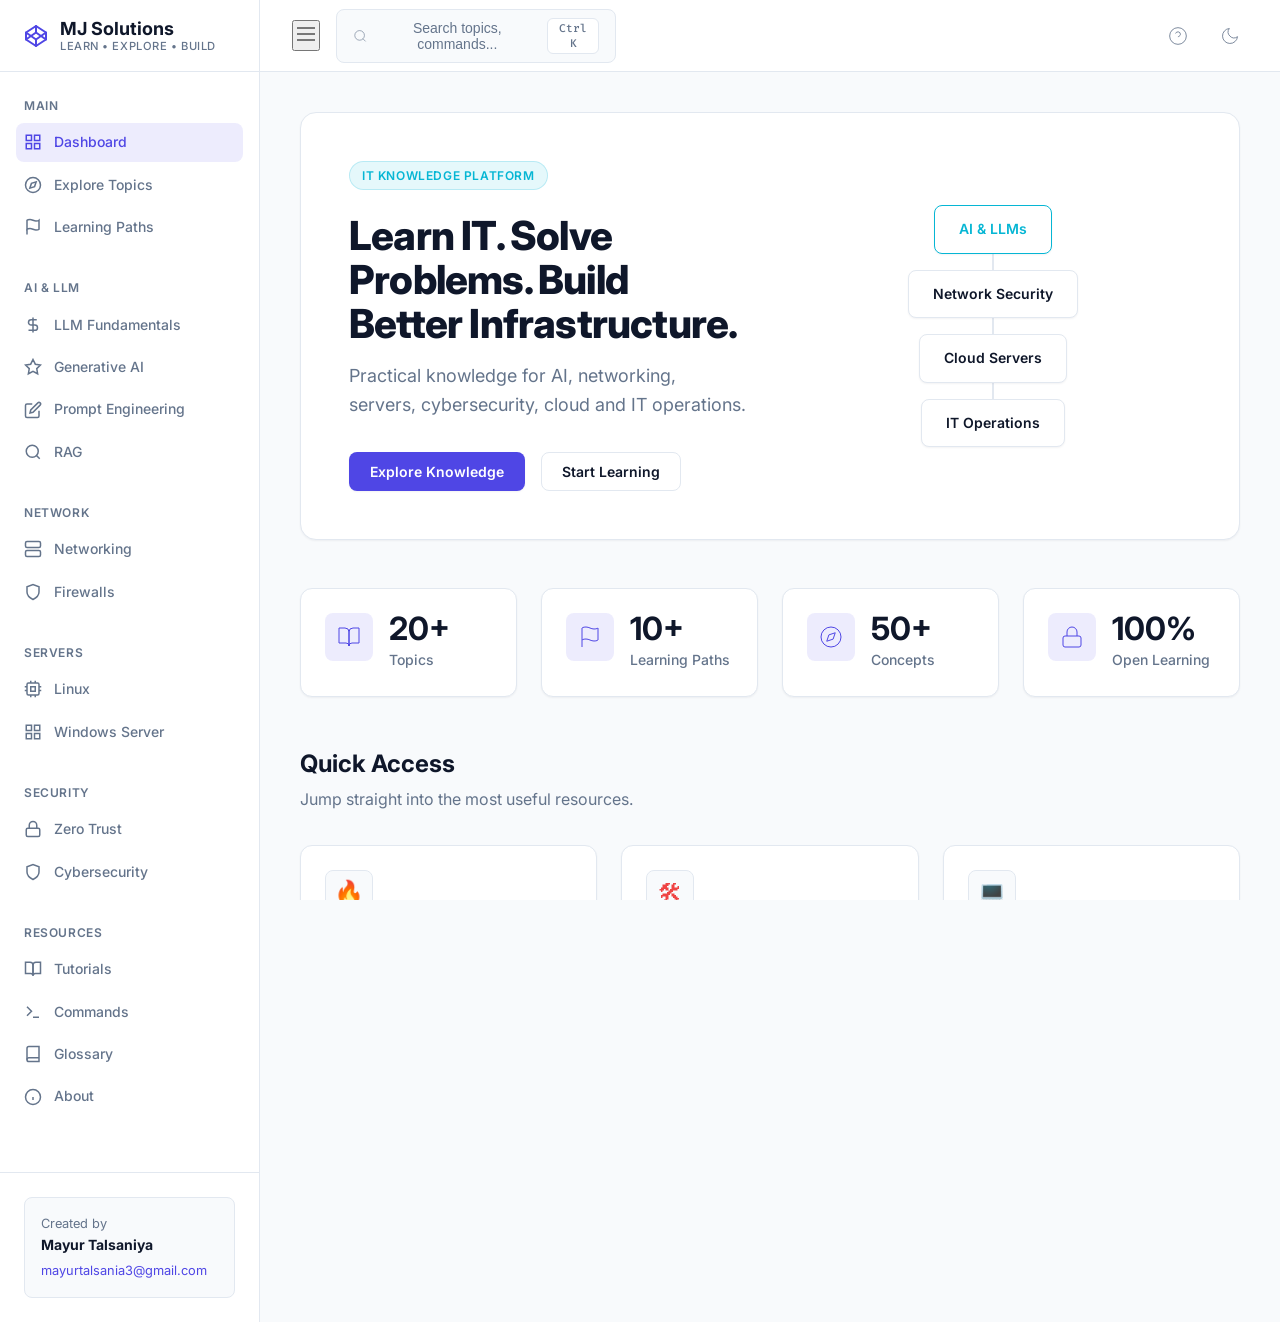
==== commit 0afe1fc0: "Renamed IT Knowledge Hub to MJ Solutions across the project" ====
--- a/index.html
+++ b/index.html
@@ -3,7 +3,7 @@
 <head>
   <meta charset="UTF-8">
   <meta name="viewport" content="width=device-width, initial-scale=1.0">
-  <title>Dashboard - IT Knowledge Hub</title>
+  <title>Dashboard - MJ Solutions</title>
   <link rel="stylesheet" href="css/style.css">
   <link rel="stylesheet" href="css/components.css">
   <link rel="stylesheet" href="css/responsive.css">
@@ -17,10 +17,13 @@
       <a href="index.html" class="logo">
         <svg class="logo-icon" viewBox="0 0 24 24" width="24" height="24" stroke="currentColor" stroke-width="2" fill="none" stroke-linecap="round" stroke-linejoin="round"><polygon points="12 2 22 8.5 22 15.5 12 22 2 15.5 2 8.5 12 2"></polygon><line x1="12" y1="22" x2="12" y2="15.5"></line><polyline points="22 8.5 12 15.5 2 8.5"></polyline><polyline points="2 15.5 12 8.5 22 15.5"></polyline><line x1="12" y1="2" x2="12" y2="8.5"></line></svg>
         <div class="logo-text">
-          <span>IT Knowledge Hub</span>
+          <span>MJ Solutions</span>
           <span class="logo-subtitle">Learn • Explore • Build</span>
         </div>
       </a>
+      <button class="mobile-close-btn" id="close-sidebar-btn" aria-label="Close navigation">
+        <svg viewBox="0 0 24 24" width="24" height="24" fill="none" stroke="currentColor"><line x1="18" y1="6" x2="6" y2="18"></line><line x1="6" y1="6" x2="18" y2="18"></line></svg>
+      </button>
     </div>
     
     <nav class="sidebar-nav">
@@ -249,7 +252,7 @@
         <div class="footer-brand">
           <h3>
             <svg viewBox="0 0 24 24" width="20" height="20" stroke="currentColor" stroke-width="2" fill="none" stroke-linecap="round" stroke-linejoin="round" style="color: var(--color-primary)"><polygon points="12 2 22 8.5 22 15.5 12 22 2 15.5 2 8.5 12 2"></polygon><line x1="12" y1="22" x2="12" y2="15.5"></line><polyline points="22 8.5 12 15.5 2 8.5"></polyline><polyline points="2 15.5 12 8.5 22 15.5"></polyline><line x1="12" y1="2" x2="12" y2="8.5"></line></svg>
-            IT Knowledge Hub
+            MJ Solutions
           </h3>
           <p>Learn • Explore • Build • Share</p>
         </div>
@@ -272,7 +275,7 @@
         </div>
       </div>
       <div class="footer-bottom">
-        <div>© 2026 IT Knowledge Hub. All rights reserved.</div>
+        <div>© 2026 MJ Solutions. All rights reserved.</div>
         <div>Created by <strong>Mayur Talsaniya</strong> ✉ <a href="mailto:mayurtalsania3@gmail.com">mayurtalsania3@gmail.com</a></div>
       </div>
     </footer>
@@ -284,7 +287,7 @@
   <div class="palette-container">
     <div class="palette-header">
       <svg viewBox="0 0 24 24" fill="none" stroke="currentColor" width="20" height="20" style="color: var(--color-text-muted)"><circle cx="11" cy="11" r="8"></circle><line x1="21" y1="21" x2="16.65" y2="16.65"></line></svg>
-      <input type="text" class="palette-input" id="palette-input" placeholder="Search IT Knowledge Hub..." autocomplete="off">
+      <input type="text" class="palette-input" id="palette-input" placeholder="Search MJ Solutions..." autocomplete="off">
     </div>
     <div class="palette-results" id="palette-results"></div>
     <div class="palette-footer">
--- a/css/style.css
+++ b/css/style.css
@@ -1,4 +1,4 @@
-/* css/style.css - Base Styles & Variables for Enterprise IT Knowledge Hub */
+/* css/style.css - Base Styles & Variables for Enterprise MJ Solutions */
 @import url('https://fonts.googleapis.com/css2?family=Inter:wght@300;400;500;600;700&display=swap');
 @import url('https://fonts.googleapis.com/css2?family=Fira+Code:wght@400;500;600&display=swap');
 
@@ -321,6 +321,22 @@
   color: var(--color-text);
 }
 
+.mobile-close-btn {
+  display: none;
+  background: transparent;
+  border: none;
+  color: var(--color-text-muted);
+  cursor: pointer;
+  padding: 0.5rem;
+  border-radius: var(--radius-md);
+  transition: all 0.2s;
+}
+
+.mobile-close-btn:hover {
+  background: var(--color-surface);
+  color: var(--color-text);
+}
+
 .icon-btn svg {
   width: 20px;
   height: 20px;
--- a/css/responsive.css
+++ b/css/responsive.css
@@ -42,6 +42,12 @@
 
   .sidebar.active {
     transform: translateX(0);
+  }
+  
+  .mobile-close-btn {
+    display: flex;
+    align-items: center;
+    justify-content: center;
   }
 
   .top-header {
